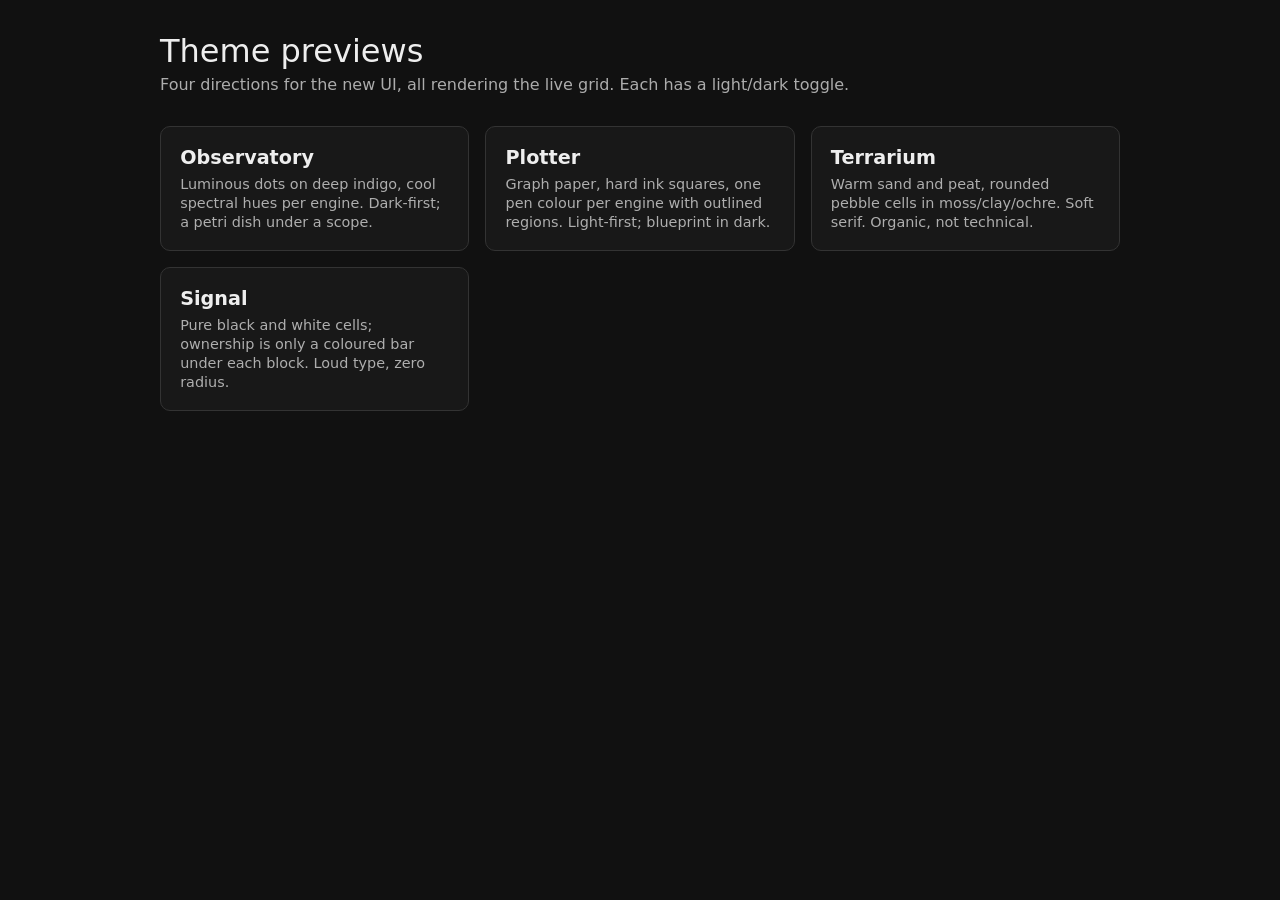
==== web/public/themes/index.html @ 25dee78b "Add four live theme previews at /themes/ for the UI rebuild Shared renderer (themes/life-core.js): W" ====
<!doctype html><html lang="en"><head><meta charset="utf-8"><meta name="viewport" content="width=device-width,initial-scale=1">
<title>Theme previews · Distributed Life</title>
<style>
body{margin:0;font-family:system-ui,sans-serif;background:#111;color:#eee;padding:2rem;max-width:60rem;margin-inline:auto}
h1{font-weight:500;margin:0 0 .3rem}p{opacity:.7;margin:0 0 2rem}
ul{list-style:none;padding:0;display:grid;gap:1rem;grid-template-columns:repeat(auto-fit,minmax(16rem,1fr))}
a{display:block;padding:1.2rem;border:1px solid #333;border-radius:10px;color:inherit;text-decoration:none;background:#181818}
a:hover{border-color:#888}a b{display:block;font-size:1.2rem;margin-bottom:.3rem}a span{opacity:.7;font-size:.9rem}
</style></head><body>
<h1>Theme previews</h1><p>Four directions for the new UI, all rendering the live grid. Each has a light/dark toggle.</p>
<ul>
<li><a href="/themes/observatory.html"><b>Observatory</b><span>Luminous dots on deep indigo, cool spectral hues per engine. Dark-first; a petri dish under a scope.</span></a></li>
<li><a href="/themes/plotter.html"><b>Plotter</b><span>Graph paper, hard ink squares, one pen colour per engine with outlined regions. Light-first; blueprint in dark.</span></a></li>
<li><a href="/themes/terrarium.html"><b>Terrarium</b><span>Warm sand and peat, rounded pebble cells in moss/clay/ochre. Soft serif. Organic, not technical.</span></a></li>
<li><a href="/themes/signal.html"><b>Signal</b><span>Pure black and white cells; ownership is only a coloured bar under each block. Loud type, zero radius.</span></a></li>
</ul></body></html>
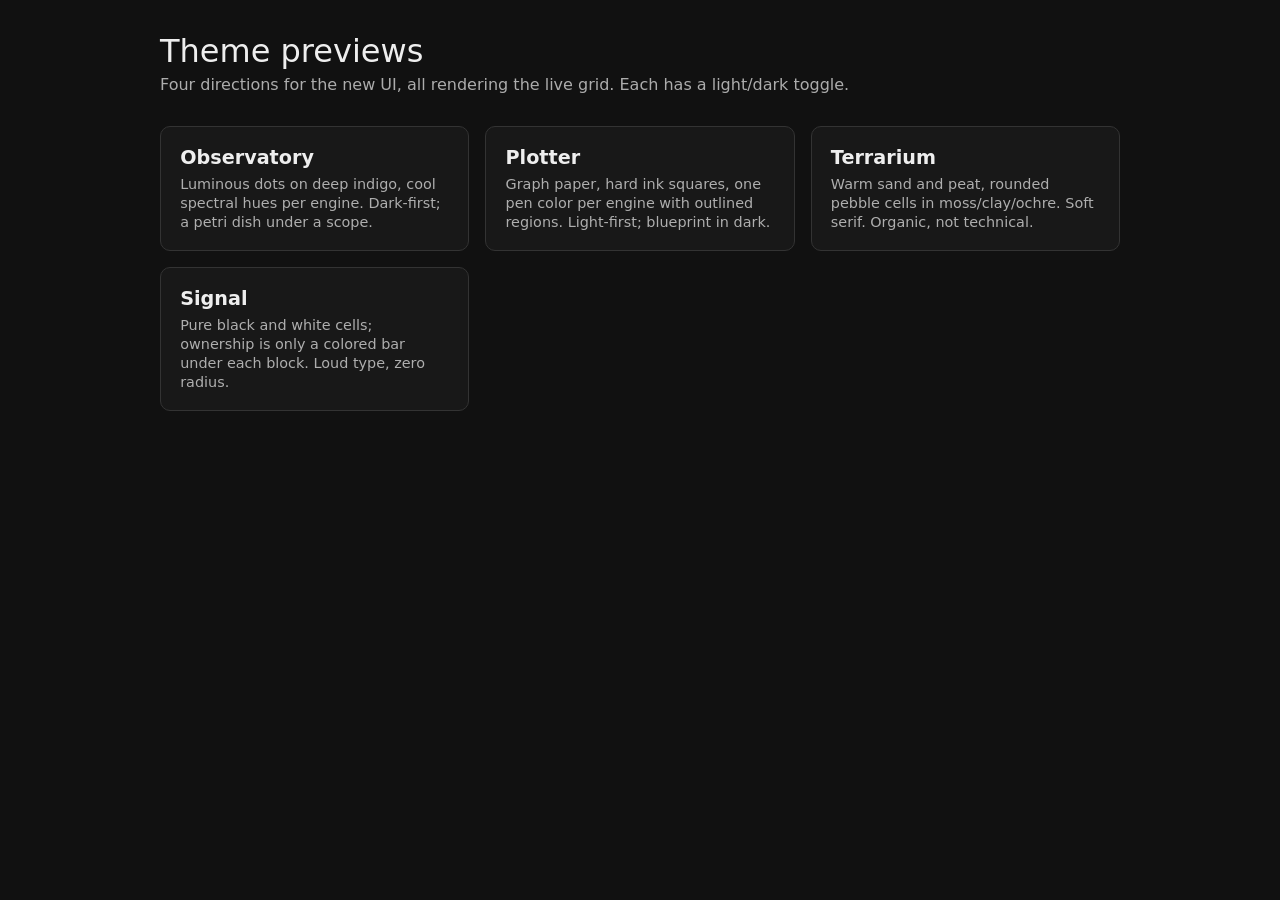
==== commit 69622f85: "Spell color the American way in the UI // ticktockbent" ====
--- a/web/public/themes/index.html
+++ b/web/public/themes/index.html
@@ -10,7 +10,7 @@
 <h1>Theme previews</h1><p>Four directions for the new UI, all rendering the live grid. Each has a light/dark toggle.</p>
 <ul>
 <li><a href="/themes/observatory.html"><b>Observatory</b><span>Luminous dots on deep indigo, cool spectral hues per engine. Dark-first; a petri dish under a scope.</span></a></li>
-<li><a href="/themes/plotter.html"><b>Plotter</b><span>Graph paper, hard ink squares, one pen colour per engine with outlined regions. Light-first; blueprint in dark.</span></a></li>
+<li><a href="/themes/plotter.html"><b>Plotter</b><span>Graph paper, hard ink squares, one pen color per engine with outlined regions. Light-first; blueprint in dark.</span></a></li>
 <li><a href="/themes/terrarium.html"><b>Terrarium</b><span>Warm sand and peat, rounded pebble cells in moss/clay/ochre. Soft serif. Organic, not technical.</span></a></li>
-<li><a href="/themes/signal.html"><b>Signal</b><span>Pure black and white cells; ownership is only a coloured bar under each block. Loud type, zero radius.</span></a></li>
+<li><a href="/themes/signal.html"><b>Signal</b><span>Pure black and white cells; ownership is only a colored bar under each block. Loud type, zero radius.</span></a></li>
 </ul></body></html>
